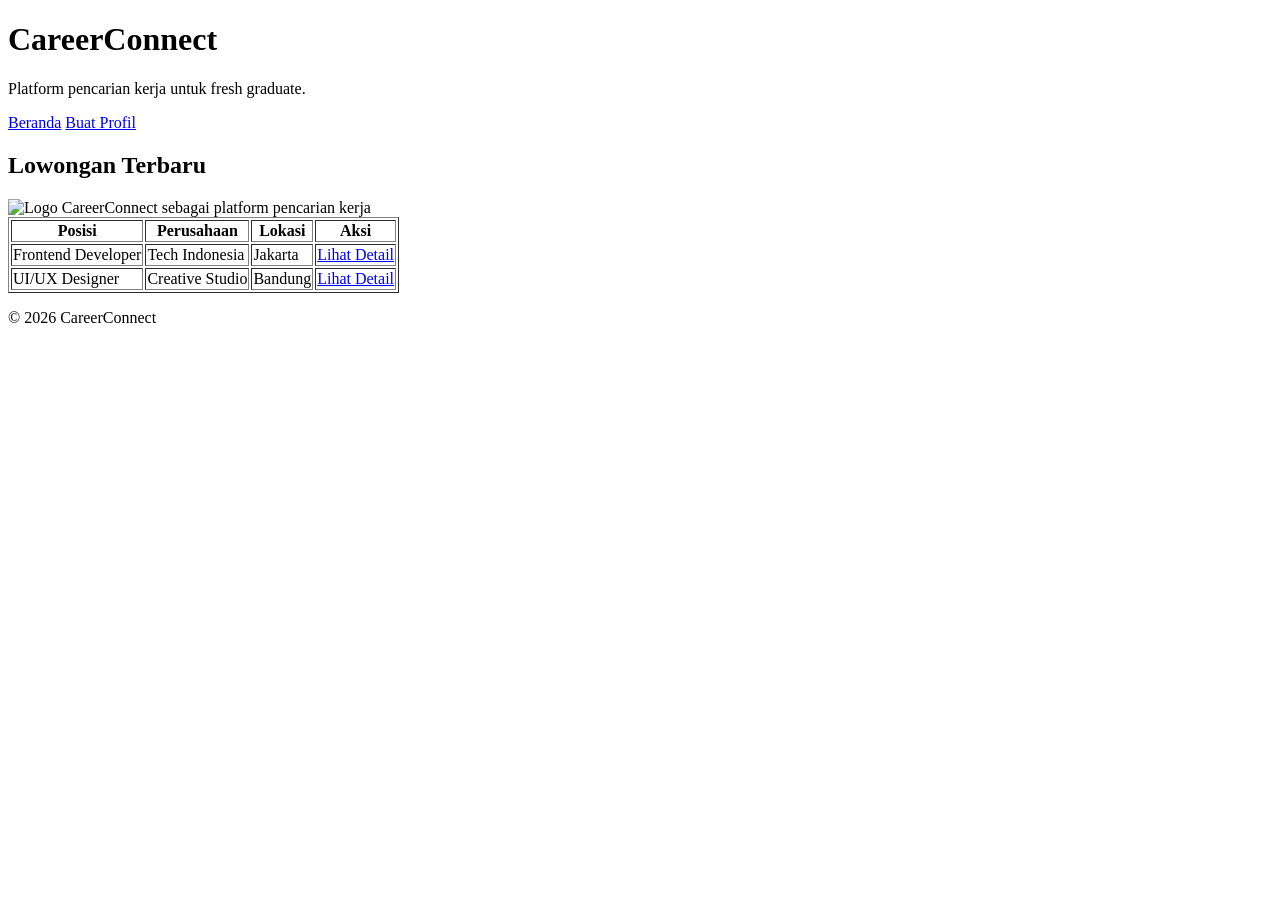
==== index.html @ 3e00ec8a "menambahkan detail" ====
<!doctype html>
<html lang="en">
  <head>
    <meta charset="UTF-8" />
    <meta name="viewport" content="width=device-width, initial-scale=1.0" />
    <title>CareerConnect</title>
  </head>
  <body>
    <header>
      <h1>CareerConnect</h1>
      <p>Platform pencarian kerja untuk fresh graduate.</p>

      <nav>
        <a href="index.html">Beranda</a>
        <a href="form.html">Buat Profil</a>
      </nav>
    </header>

    <main>
      <section>
        <h2>Lowongan Terbaru</h2>

        <img
          src="assets/images/logo.png"
          alt="Logo CareerConnect sebagai platform pencarian kerja"
        />

        <table border="1">
          <thead>
            <tr>
              <th>Posisi</th>
              <th>Perusahaan</th>
              <th>Lokasi</th>
              <th>Aksi</th>
            </tr>
          </thead>

          <tbody>
            <tr>
              <td>Frontend Developer</td>
              <td>Tech Indonesia</td>
              <td>Jakarta</td>
              <td>
                <a href="detail.html">Lihat Detail</a>
              </td>
            </tr>

            <tr>
              <td>UI/UX Designer</td>
              <td>Creative Studio</td>
              <td>Bandung</td>
              <td>
                <a href="detail.html">Lihat Detail</a>
              </td>
            </tr>
          </tbody>
        </table>
      </section>
    </main>
    <footer>
      <p>© 2026 CareerConnect</p>
    </footer>
  </body>
</html>
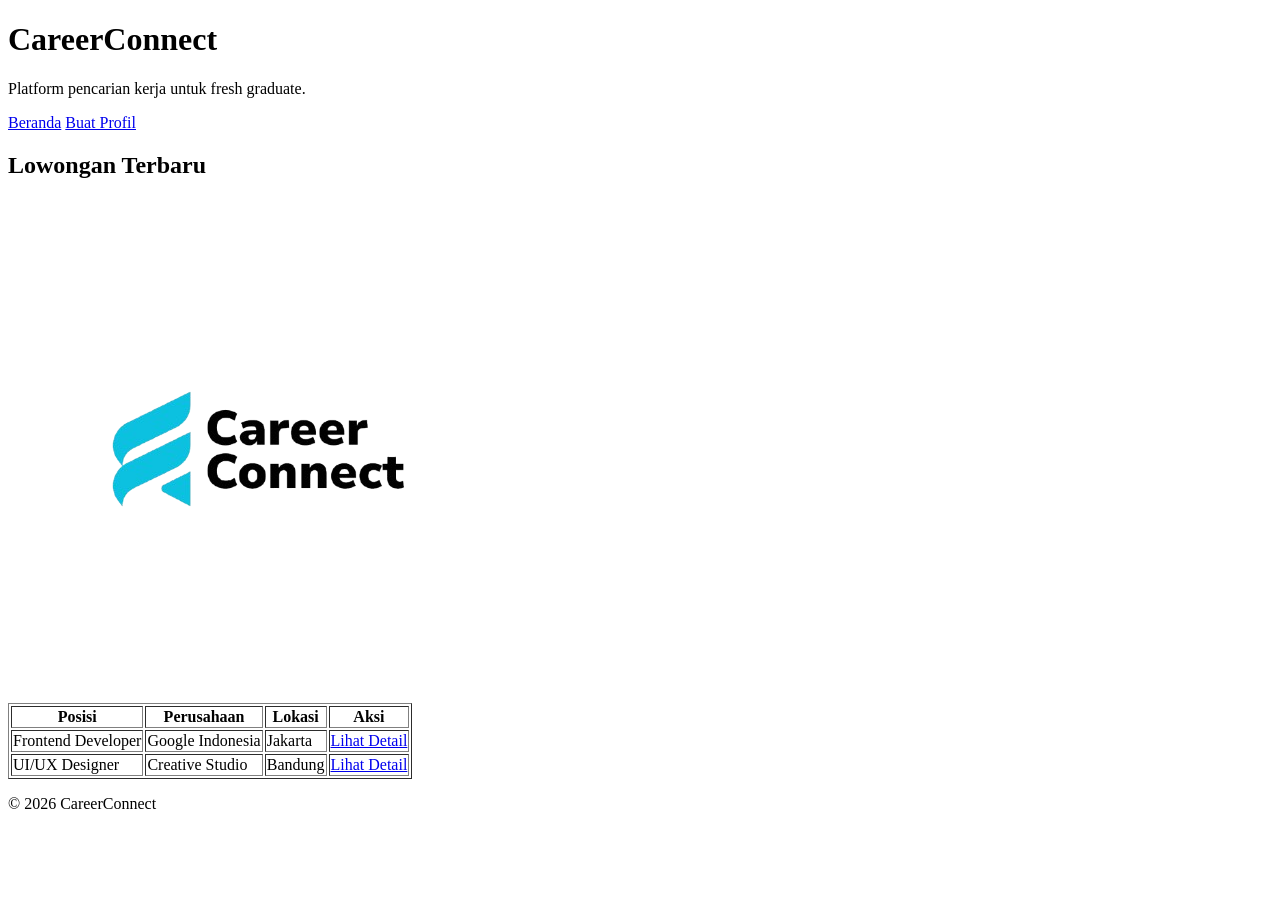
==== commit fef22c27: "nambah file css" ====
--- a/index.html
+++ b/index.html
@@ -4,6 +4,7 @@
     <meta charset="UTF-8" />
     <meta name="viewport" content="width=device-width, initial-scale=1.0" />
     <title>CareerConnect</title>
+    <link rel="stylesheet" href="style.css" />
   </head>
   <body>
     <header>
@@ -38,7 +39,7 @@
           <tbody>
             <tr>
               <td>Frontend Developer</td>
-              <td>Tech Indonesia</td>
+              <td>Google Indonesia</td>
               <td>Jakarta</td>
               <td>
                 <a href="detail.html">Lihat Detail</a>
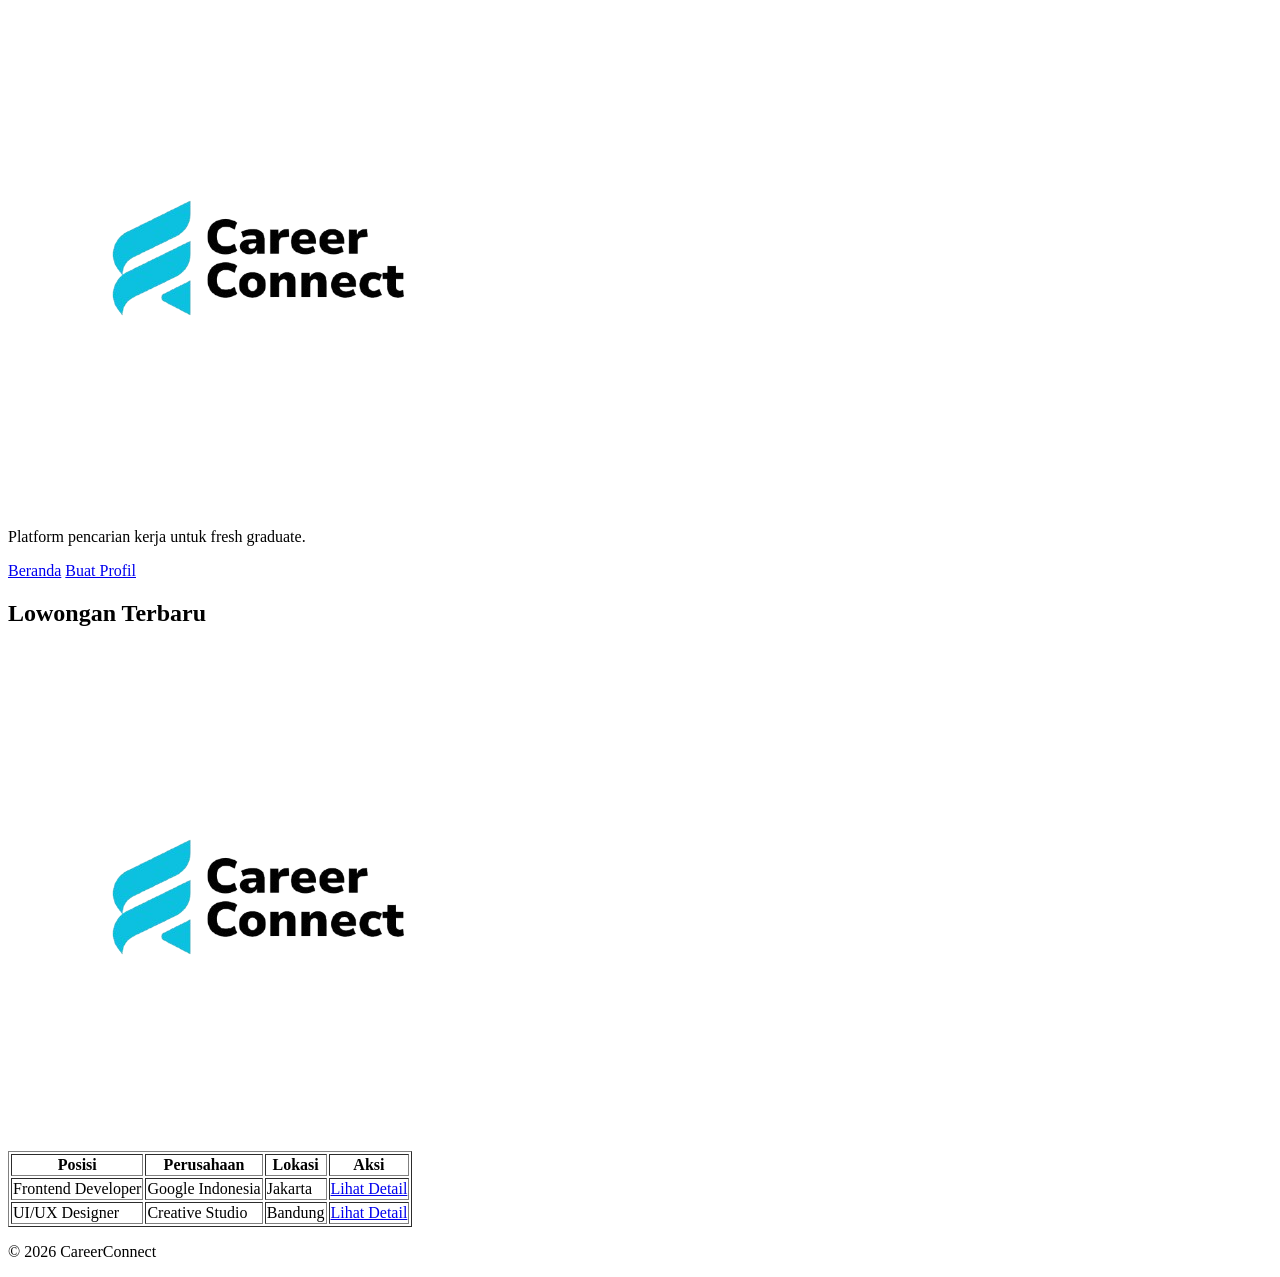
==== commit a16b372f: "ubah navbar" ====
--- a/index.html
+++ b/index.html
@@ -8,7 +8,9 @@
   </head>
   <body>
     <header>
-      <h1>CareerConnect</h1>
+      <a href="index.html" class="logo">
+        <img src="assets/images/logo.png" alt="CareerConnect" />
+      </a>
       <p>Platform pencarian kerja untuk fresh graduate.</p>
 
       <nav>
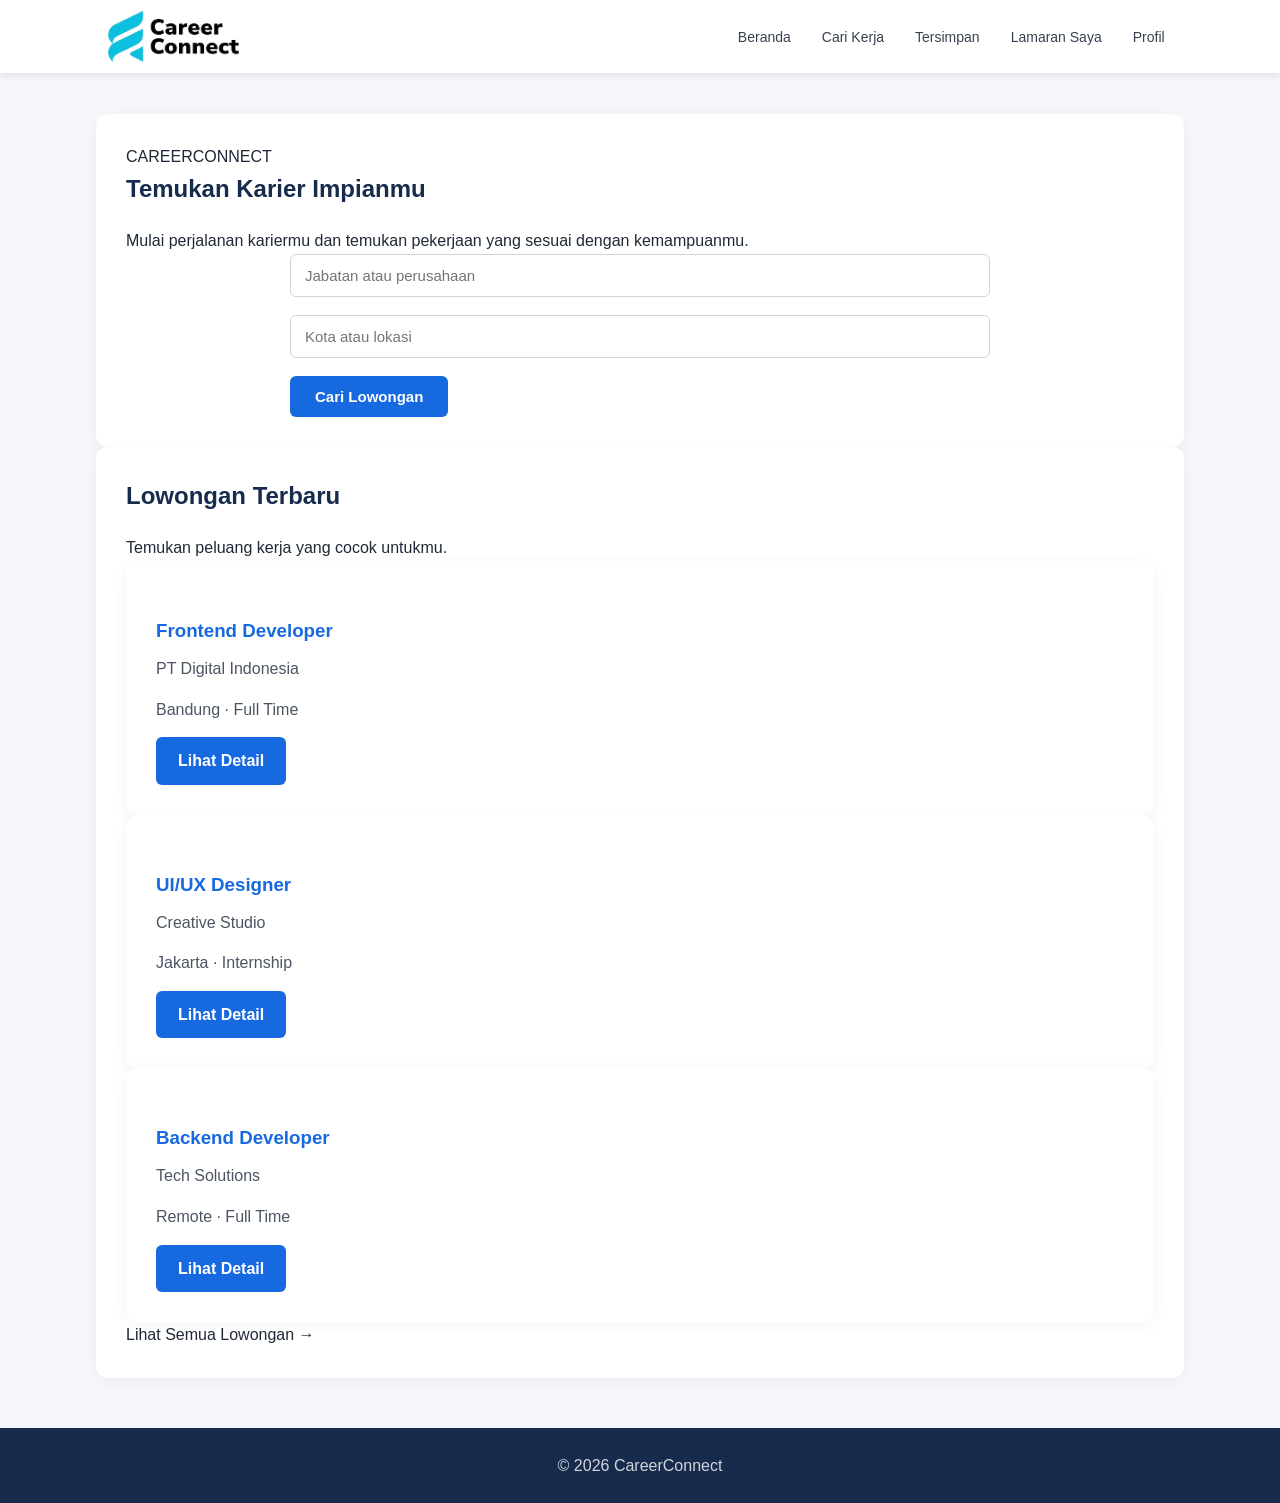
==== commit 61680cb8: "revisi index" ====
--- a/index.html
+++ b/index.html
@@ -7,57 +7,70 @@
     <link rel="stylesheet" href="style.css" />
   </head>
   <body>
-    <header>
+    <header class="site-header">
       <a href="index.html" class="logo">
         <img src="assets/images/logo.png" alt="CareerConnect" />
       </a>
-      <p>Platform pencarian kerja untuk fresh graduate.</p>
 
       <nav>
         <a href="index.html">Beranda</a>
-        <a href="form.html">Buat Profil</a>
+        <a href="jobs.html">Cari Kerja</a>
+        <a href="saved-jobs.html">Tersimpan</a>
+        <a href="applications.html">Lamaran Saya</a>
+        <a href="profile.html">Profil</a>
       </nav>
     </header>
 
     <main>
-      <section>
+      <section class="hero">
+        <div class="hero-content">
+          <span class="hero-label">CAREERCONNECT</span>
+          <h2>Temukan Karier Impianmu</h2>
+          <p>
+            Mulai perjalanan kariermu dan temukan pekerjaan yang sesuai dengan
+            kemampuanmu.
+          </p>
+
+          <form class="search-box" action="jobs.html">
+            <input
+              type="search"
+              name="keyword"
+              placeholder="Jabatan atau perusahaan"
+            />
+            <input type="text" name="location" placeholder="Kota atau lokasi" />
+            <button type="submit">Cari Lowongan</button>
+          </form>
+        </div>
+      </section>
+
+      <section class="job-section">
         <h2>Lowongan Terbaru</h2>
+        <p>Temukan peluang kerja yang cocok untukmu.</p>
 
-        <img
-          src="assets/images/logo.png"
-          alt="Logo CareerConnect sebagai platform pencarian kerja"
-        />
+        <div class="job-grid">
+          <article class="job-card">
+            <h3>Frontend Developer</h3>
+            <p class="company">PT Digital Indonesia</p>
+            <p>Bandung · Full Time</p>
+            <a href="detail.html">Lihat Detail</a>
+          </article>
 
-        <table border="1">
-          <thead>
-            <tr>
-              <th>Posisi</th>
-              <th>Perusahaan</th>
-              <th>Lokasi</th>
-              <th>Aksi</th>
-            </tr>
-          </thead>
+          <article class="job-card">
+            <h3>UI/UX Designer</h3>
+            <p class="company">Creative Studio</p>
+            <p>Jakarta · Internship</p>
+            <a href="detail.html">Lihat Detail</a>
+          </article>
 
-          <tbody>
-            <tr>
-              <td>Frontend Developer</td>
-              <td>Google Indonesia</td>
-              <td>Jakarta</td>
-              <td>
-                <a href="detail.html">Lihat Detail</a>
-              </td>
-            </tr>
+          <article class="job-card">
+            <h3>Backend Developer</h3>
+            <p class="company">Tech Solutions</p>
+            <p>Remote · Full Time</p>
+            <a href="detail.html">Lihat Detail</a>
+          </article>
+        </div>
 
-            <tr>
-              <td>UI/UX Designer</td>
-              <td>Creative Studio</td>
-              <td>Bandung</td>
-              <td>
-                <a href="detail.html">Lihat Detail</a>
-              </td>
-            </tr>
-          </tbody>
-        </table>
+        <a href="jobs.html" class="all-jobs"> Lihat Semua Lowongan → </a>
       </section>
     </main>
     <footer>
--- a/style.css
+++ b/style.css
@@ -0,0 +1,300 @@
+* {
+  margin: 0;
+  padding: 0;
+  box-sizing: border-box;
+}
+
+body {
+  font-family: Arial, Helvetica, sans-serif;
+  background-color: #f5f7fb;
+  color: #1f2937;
+  line-height: 1.6;
+}
+
+a {
+  text-decoration: none;
+  color: inherit;
+}
+
+header {
+  position: sticky;
+  top: 0;
+  z-index: 1000;
+
+  background-color: white;
+  padding: 10px 8%;
+
+  display: flex;
+  align-items: center;
+  justify-content: space-between;
+
+  border-bottom: 1px solid #e5e7eb;
+  box-shadow: 0 2px 8px rgba(0, 0, 0, 0.08);
+}
+
+.logo {
+  display: flex;
+  align-items: center;
+}
+
+.logo img {
+  width: 145px;
+  height: auto;
+  display: block;
+}
+
+header p {
+  display: none;
+}
+
+nav {
+  display: flex;
+  align-items: center;
+  gap: 5px;
+  margin: 0;
+}
+
+nav a {
+  background-color: transparent;
+  color: #374151;
+  padding: 7px 13px;
+  border-radius: 6px;
+  font-size: 14px;
+  font-weight: 500;
+  transition: 0.2s;
+}
+
+nav a:hover {
+  background-color: #eef5ff;
+  color: #1769e0;
+}
+
+main {
+  width: 85%;
+  max-width: 1100px;
+  margin: 40px auto;
+}
+
+section,
+article {
+  background-color: white;
+  border-radius: 12px;
+  padding: 30px;
+  box-shadow: 0 3px 15px rgba(0, 0, 0, 0.05);
+}
+
+h2 {
+  color: #172b4d;
+  margin-bottom: 20px;
+  font-size: 24px;
+}
+
+h3 {
+  color: #1769e0;
+  margin-top: 25px;
+  margin-bottom: 10px;
+}
+
+section img {
+  display: block;
+  width: 120px;
+  height: auto;
+  margin: 0 auto 25px;
+}
+
+article img {
+  display: block;
+  width: 100px;
+  height: 100px;
+  object-fit: contain;
+  margin: 10px 0 20px;
+}
+
+table {
+  width: 100%;
+  border-collapse: collapse;
+  margin-top: 20px;
+  background-color: white;
+  border: 1px solid #e5e7eb;
+  border-radius: 8px;
+  overflow: hidden;
+}
+
+th {
+  background-color: #1769e0;
+  color: white;
+  padding: 14px;
+  text-align: left;
+  font-size: 14px;
+}
+
+td {
+  padding: 14px;
+  border-bottom: 1px solid #e5e7eb;
+  font-size: 14px;
+}
+
+tbody tr:hover {
+  background-color: #f5f9ff;
+}
+
+td a {
+  color: #1769e0;
+  font-weight: bold;
+}
+
+td a:hover {
+  text-decoration: underline;
+}
+
+/* detail lowongan */
+
+article h2 {
+  font-size: 30px;
+  margin-bottom: 15px;
+}
+
+article p {
+  margin-bottom: 15px;
+  color: #4b5563;
+}
+
+article ul {
+  margin: 10px 0 25px 20px;
+}
+
+article li {
+  margin-bottom: 8px;
+}
+
+article a {
+  display: inline-block;
+  background-color: #1769e0;
+  color: white;
+  padding: 11px 22px;
+  border-radius: 6px;
+  font-weight: bold;
+  transition: 0.2s;
+}
+
+article a:hover {
+  background-color: #0f55bd;
+  transform: translateY(-1px);
+}
+
+/* form lowongan */
+
+form {
+  max-width: 700px;
+  margin: 0 auto;
+}
+
+form label {
+  display: block;
+  margin-bottom: 7px;
+  font-weight: bold;
+  color: #374151;
+}
+
+form input,
+form select,
+form textarea {
+  width: 100%;
+  padding: 12px 14px;
+  border: 1px solid #d1d5db;
+  border-radius: 6px;
+  font-family: inherit;
+  font-size: 15px;
+  margin-bottom: 18px;
+  background-color: #fff;
+  transition: 0.2s;
+}
+
+form input:focus,
+form select:focus,
+form textarea:focus {
+  outline: none;
+  border-color: #1769e0;
+  box-shadow: 0 0 0 3px rgba(23, 105, 224, 0.12);
+}
+
+form textarea {
+  min-height: 120px;
+  resize: vertical;
+}
+
+form input[type="file"] {
+  padding: 10px;
+  background-color: #f9fafb;
+}
+
+button {
+  border: none;
+  background-color: #1769e0;
+  color: white;
+  padding: 12px 25px;
+  border-radius: 6px;
+  font-size: 15px;
+  font-weight: bold;
+  cursor: pointer;
+  transition: 0.2s;
+}
+
+button:hover {
+  background-color: #0f55bd;
+}
+
+footer {
+  text-align: center;
+  padding: 25px;
+  margin-top: 50px;
+  background-color: #172b4d;
+  color: #d1d5db;
+}
+
+/* 
+media query */
+
+@media (max-width: 768px) {
+  header {
+    padding: 10px 5%;
+    flex-direction: column;
+    gap: 8px;
+  }
+
+  header h1 {
+    font-size: 20px;
+  }
+
+  nav {
+    width: 100%;
+    justify-content: center;
+    flex-wrap: wrap;
+  }
+
+  nav a {
+    font-size: 13px;
+    padding: 6px 10px;
+  }
+
+  main {
+    width: 92%;
+    margin: 25px auto;
+  }
+
+  section,
+  article {
+    padding: 20px;
+  }
+
+  table {
+    font-size: 14px;
+    display: block;
+    overflow-x: auto;
+  }
+
+  th,
+  td {
+    padding: 10px;
+  }
+}
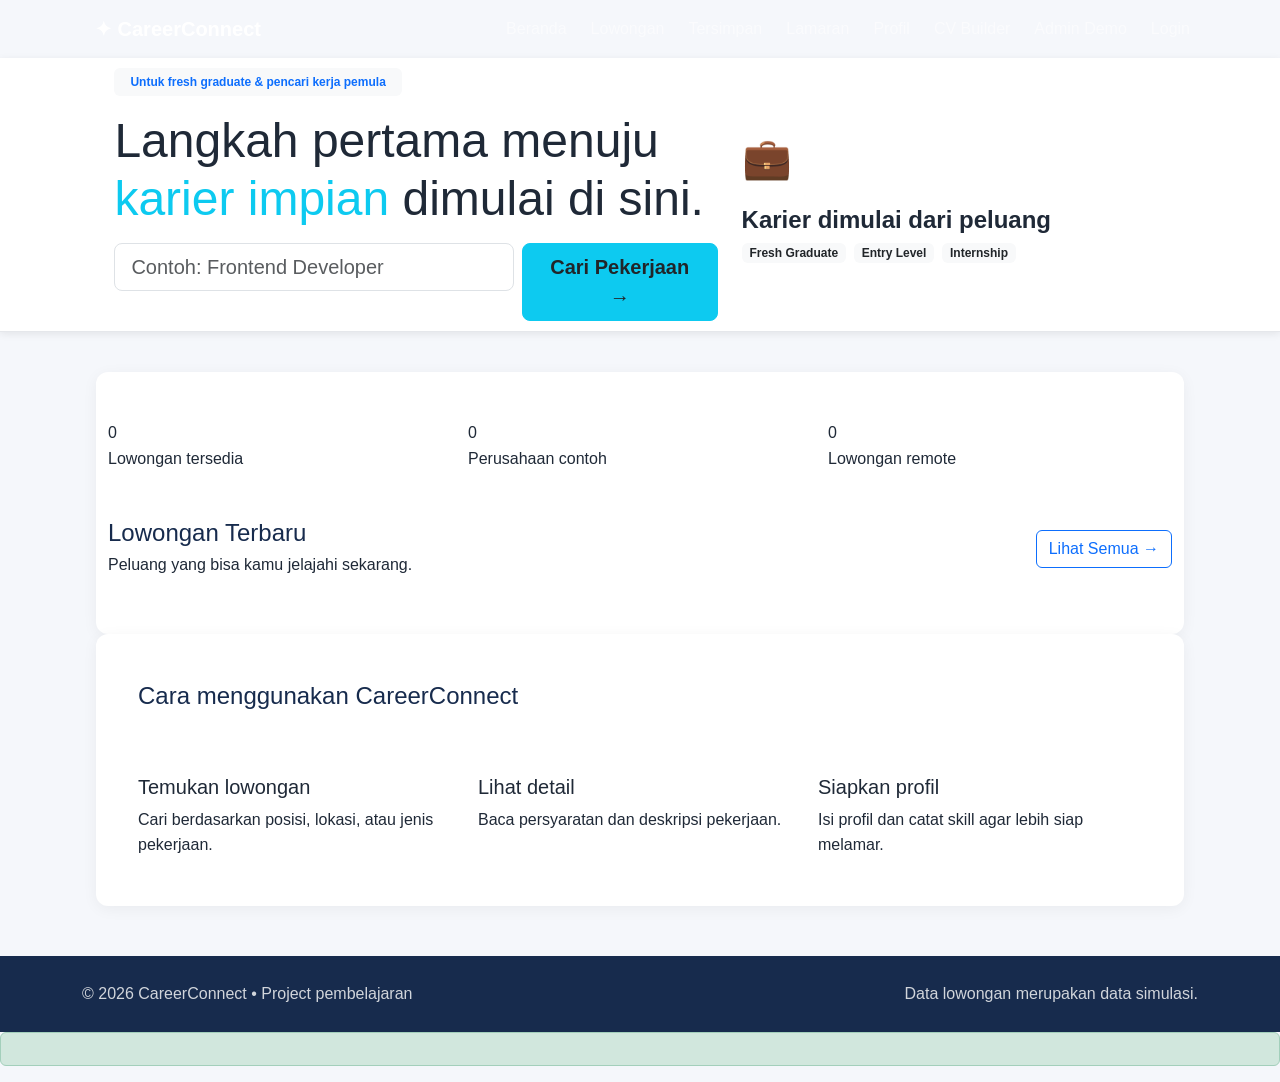
==== commit 004ca286: "add new property inde" ====
--- a/index.html
+++ b/index.html
@@ -1,80 +1,194 @@
 <!doctype html>
-<html lang="en">
+<html lang="id">
   <head>
-    <meta charset="UTF-8" />
-    <meta name="viewport" content="width=device-width, initial-scale=1.0" />
-    <title>CareerConnect</title>
-    <link rel="stylesheet" href="style.css" />
+    <meta charset="utf-8" />
+    <meta name="viewport" content="width=device-width,initial-scale=1" />
+    <title>CareerConnect — Temukan Karier Pertamamu</title>
+    <meta
+      name="description"
+      content="CareerConnect membantu fresh graduate mencari pekerjaan sesuai keahlian dan minat."
+    />
+    <link
+      href="https://cdn.jsdelivr.net/npm/bootstrap@5.3.3/dist/css/bootstrap.min.css"
+      rel="stylesheet"
+    />
+    <link href="style.css" rel="stylesheet" />
   </head>
-  <body>
-    <header class="site-header">
-      <a href="index.html" class="logo">
-        <img src="assets/images/logo.png" alt="CareerConnect" />
-      </a>
-
-      <nav>
-        <a href="index.html">Beranda</a>
-        <a href="jobs.html">Cari Kerja</a>
-        <a href="saved-jobs.html">Tersimpan</a>
-        <a href="applications.html">Lamaran Saya</a>
-        <a href="profile.html">Profil</a>
-      </nav>
+  <body data-page="home">
+    <nav class="navbar navbar-expand-lg navbar-dark bg-navy sticky-top">
+      <div class="container">
+        <a class="navbar-brand fw-bold" href="index.html">✦ CareerConnect</a
+        ><button
+          class="navbar-toggler"
+          type="button"
+          data-bs-toggle="collapse"
+          data-bs-target="#mainNav"
+          aria-label="Buka menu"
+        >
+          <span class="navbar-toggler-icon"></span>
+        </button>
+        <div class="collapse navbar-collapse" id="mainNav">
+          <ul class="navbar-nav ms-auto gap-lg-2">
+            <li class="nav-item">
+              <a class="nav-link" href="index.html">Beranda</a>
+            </li>
+            <li class="nav-item">
+              <a class="nav-link" href="jobs.html">Lowongan</a>
+            </li>
+            <li class="nav-item">
+              <a class="nav-link" href="saved-jobs.html">Tersimpan</a>
+            </li>
+            <li class="nav-item">
+              <a class="nav-link" href="applications.html">Lamaran</a>
+            </li>
+            <li class="nav-item">
+              <a class="nav-link" href="profile.html">Profil</a>
+            </li>
+            <li class="nav-item">
+              <a class="nav-link" href="cv-builder.html">CV Builder</a>
+            </li>
+            <li class="nav-item">
+              <a class="nav-link" href="admin.html">Admin Demo</a>
+            </li>
+            <li class="nav-item">
+              <a class="nav-link" href="login.html">Login</a>
+            </li>
+          </ul>
+        </div>
+      </div>
+    </nav>
+    <header class="hero">
+      <div class="container">
+        <div class="row align-items-center g-4">
+          <div class="col-lg-7">
+            <span class="badge bg-light text-primary mb-3 px-3 py-2"
+              >Untuk fresh graduate & pencari kerja pemula</span
+            >
+            <h1 class="display-5 mb-3">
+              Langkah pertama menuju
+              <span class="text-info">karier impian</span> dimulai di sini.
+            </h1>
+            <p class="lead opacity-75 mb-4">
+              Temukan lowongan yang cocok dengan skill, minat, dan lokasi
+              pilihanmu.
+            </p>
+            <form id="heroSearch" class="row g-2">
+              <div class="col-sm-8">
+                <label class="visually-hidden" for="homeQuery"
+                  >Cari pekerjaan</label
+                ><input
+                  class="form-control form-control-lg"
+                  id="homeQuery"
+                  placeholder="Contoh: Frontend Developer"
+                  required
+                />
+              </div>
+              <div class="col-sm-4 d-grid">
+                <button
+                  class="btn btn-info btn-lg text-dark fw-semibold"
+                  type="submit"
+                >
+                  Cari Pekerjaan →
+                </button>
+              </div>
+            </form>
+          </div>
+          <div class="col-lg-5">
+            <div class="hero-blob">
+              <div class="fs-1 mb-3" aria-hidden="true">💼</div>
+              <h2 class="h4 fw-bold">Karier dimulai dari peluang</h2>
+              <p class="mb-3 opacity-75">
+                Lowongan entry-level, magang, dan pekerjaan pertama untuk kamu.
+              </p>
+              <div class="d-flex gap-2 flex-wrap">
+                <span class="badge bg-light text-dark">Fresh Graduate</span
+                ><span class="badge bg-light text-dark">Entry Level</span
+                ><span class="badge bg-light text-dark">Internship</span>
+              </div>
+            </div>
+          </div>
+        </div>
+      </div>
     </header>
-
     <main>
-      <section class="hero">
-        <div class="hero-content">
-          <span class="hero-label">CAREERCONNECT</span>
-          <h2>Temukan Karier Impianmu</h2>
-          <p>
-            Mulai perjalanan kariermu dan temukan pekerjaan yang sesuai dengan
-            kemampuanmu.
-          </p>
-
-          <form class="search-box" action="jobs.html">
-            <input
-              type="search"
-              name="keyword"
-              placeholder="Jabatan atau perusahaan"
-            />
-            <input type="text" name="location" placeholder="Kota atau lokasi" />
-            <button type="submit">Cari Lowongan</button>
-          </form>
+      <section class="container py-5">
+        <div class="row g-3 mb-5">
+          <div class="col-sm-4">
+            <div class="stat-card">
+              <div class="stat-number" id="statJobs">0</div>
+              <div class="text-muted-custom">Lowongan tersedia</div>
+            </div>
+          </div>
+          <div class="col-sm-4">
+            <div class="stat-card">
+              <div class="stat-number" id="statCompanies">0</div>
+              <div class="text-muted-custom">Perusahaan contoh</div>
+            </div>
+          </div>
+          <div class="col-sm-4">
+            <div class="stat-card">
+              <div class="stat-number" id="statRemote">0</div>
+              <div class="text-muted-custom">Lowongan remote</div>
+            </div>
+          </div>
+        </div>
+        <div
+          class="d-flex justify-content-between align-items-center flex-wrap gap-2 mb-4"
+        >
+          <div>
+            <h2 class="section-title mb-1">Lowongan Terbaru</h2>
+            <p class="text-muted-custom mb-0">
+              Peluang yang bisa kamu jelajahi sekarang.
+            </p>
+          </div>
+          <a href="jobs.html" class="btn btn-outline-primary">Lihat Semua →</a>
+        </div>
+        <div id="featuredJobs" class="row g-3" aria-live="polite"></div>
+      </section>
+      <section class="bg-white py-5">
+        <div class="container">
+          <h2 class="section-title mb-4">Cara menggunakan CareerConnect</h2>
+          <div class="row g-3">
+            <div class="col-md-4">
+              <div class="stat-card h-100">
+                <span class="badge badge-soft mb-3">01</span>
+                <h3 class="h5">Temukan lowongan</h3>
+                <p class="mb-0 text-muted-custom">
+                  Cari berdasarkan posisi, lokasi, atau jenis pekerjaan.
+                </p>
+              </div>
+            </div>
+            <div class="col-md-4">
+              <div class="stat-card h-100">
+                <span class="badge badge-soft mb-3">02</span>
+                <h3 class="h5">Lihat detail</h3>
+                <p class="mb-0 text-muted-custom">
+                  Baca persyaratan dan deskripsi pekerjaan.
+                </p>
+              </div>
+            </div>
+            <div class="col-md-4">
+              <div class="stat-card h-100">
+                <span class="badge badge-soft mb-3">03</span>
+                <h3 class="h5">Siapkan profil</h3>
+                <p class="mb-0 text-muted-custom">
+                  Isi profil dan catat skill agar lebih siap melamar.
+                </p>
+              </div>
+            </div>
+          </div>
         </div>
       </section>
-
-      <section class="job-section">
-        <h2>Lowongan Terbaru</h2>
-        <p>Temukan peluang kerja yang cocok untukmu.</p>
-
-        <div class="job-grid">
-          <article class="job-card">
-            <h3>Frontend Developer</h3>
-            <p class="company">PT Digital Indonesia</p>
-            <p>Bandung · Full Time</p>
-            <a href="detail.html">Lihat Detail</a>
-          </article>
-
-          <article class="job-card">
-            <h3>UI/UX Designer</h3>
-            <p class="company">Creative Studio</p>
-            <p>Jakarta · Internship</p>
-            <a href="detail.html">Lihat Detail</a>
-          </article>
-
-          <article class="job-card">
-            <h3>Backend Developer</h3>
-            <p class="company">Tech Solutions</p>
-            <p>Remote · Full Time</p>
-            <a href="detail.html">Lihat Detail</a>
-          </article>
-        </div>
-
-        <a href="jobs.html" class="all-jobs"> Lihat Semua Lowongan → </a>
-      </section>
     </main>
-    <footer>
-      <p>© 2026 CareerConnect</p>
+    <footer class="footer">
+      <div class="container d-flex justify-content-between flex-wrap gap-2">
+        <span>© 2026 CareerConnect • Project pembelajaran</span
+        ><span>Data lowongan merupakan data simulasi.</span>
+      </div>
     </footer>
+    <div id="toastNotice" class="alert alert-success" role="status"></div>
+    <script src="https://code.jquery.com/jquery-3.7.1.min.js"></script>
+    <script src="https://cdn.jsdelivr.net/npm/bootstrap@5.3.3/dist/js/bootstrap.bundle.min.js"></script>
+    <script src="script.js"></script>
   </body>
 </html>
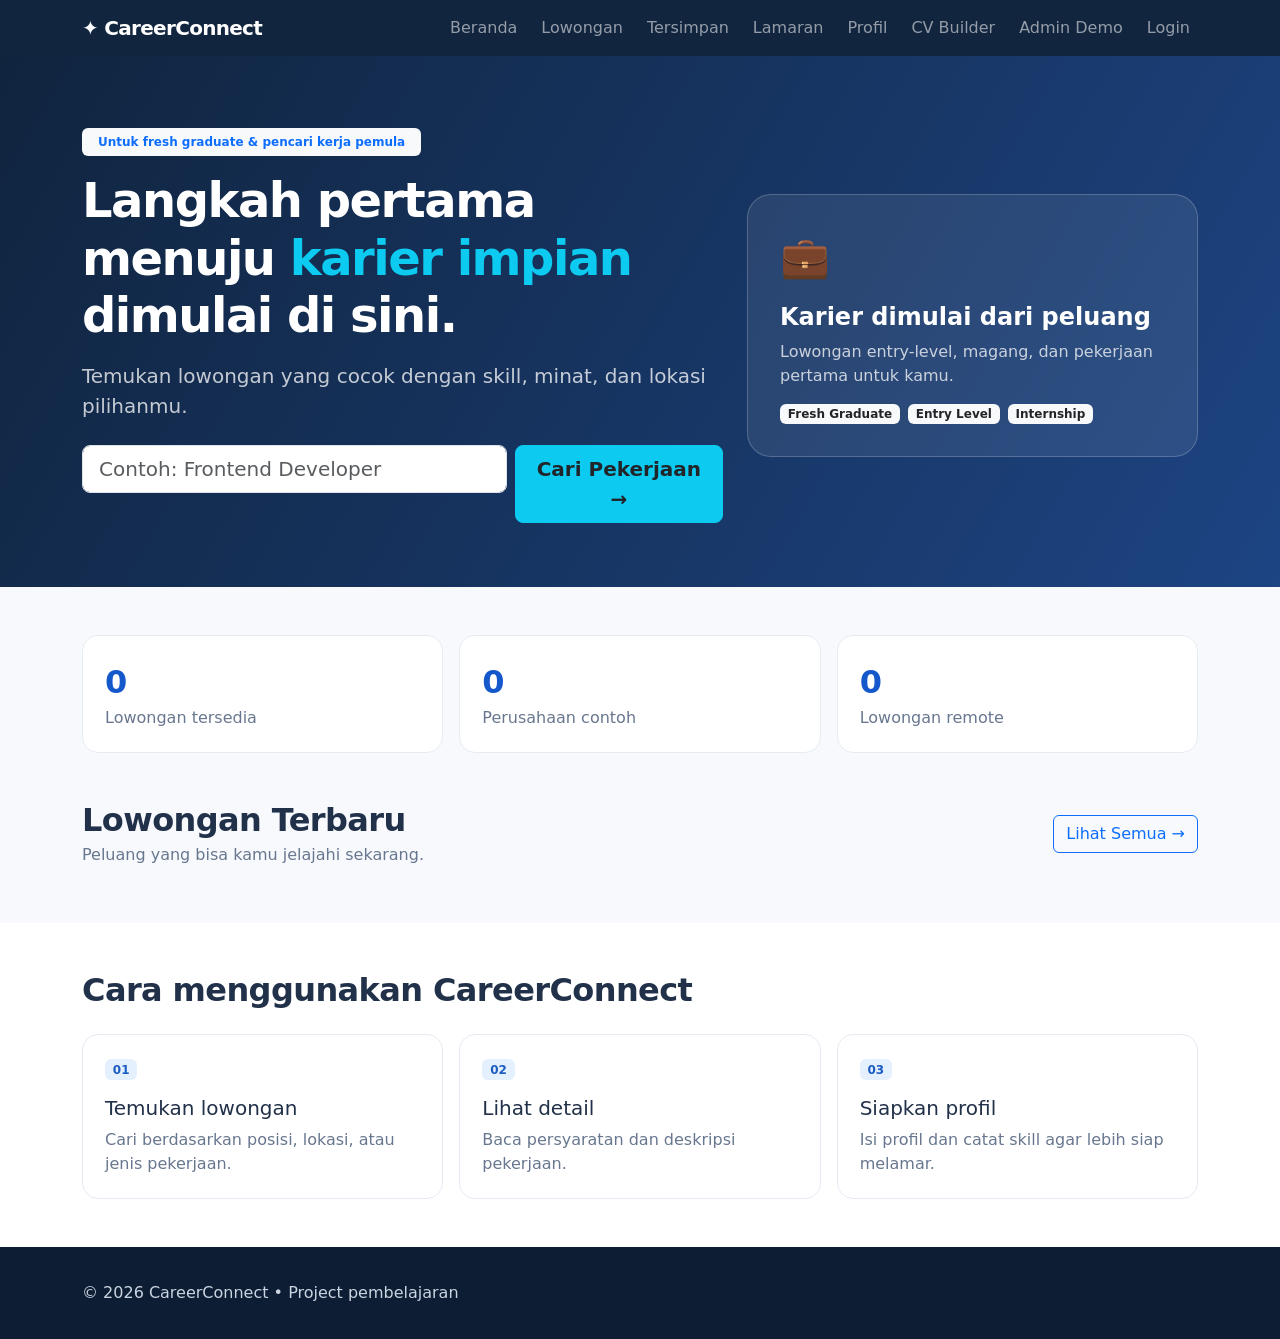
==== commit dfce93d8: "benerin form.html" ====
--- a/index.html
+++ b/index.html
@@ -182,8 +182,7 @@
     </main>
     <footer class="footer">
       <div class="container d-flex justify-content-between flex-wrap gap-2">
-        <span>© 2026 CareerConnect • Project pembelajaran</span
-        ><span>Data lowongan merupakan data simulasi.</span>
+        <span>© 2026 CareerConnect • Project pembelajaran</span>
       </div>
     </footer>
     <div id="toastNotice" class="alert alert-success" role="status"></div>
--- a/style.css
+++ b/style.css
@@ -1,300 +1,187 @@
+:root {
+  --navy: #12253f;
+  --blue: #2563eb;
+  --light: #f5f8ff;
+  --ink: #22314a;
+}
 * {
-  margin: 0;
-  padding: 0;
   box-sizing: border-box;
 }
-
 body {
-  font-family: Arial, Helvetica, sans-serif;
-  background-color: #f5f7fb;
-  color: #1f2937;
-  line-height: 1.6;
+  font-family:
+    system-ui,
+    -apple-system,
+    Segoe UI,
+    sans-serif;
+  background: #f7f9fd;
+  color: var(--ink);
+}
+.navbar-brand {
+  letter-spacing: -0.7px;
+}
+.bg-navy {
+  background: var(--navy) !important;
+}
+.hero {
+  background: linear-gradient(120deg, #10243e, #1d4483);
+  color: white;
+  padding: 72px 0 64px;
+}
+.hero h1 {
+  font-weight: 800;
+  letter-spacing: -1.5px;
+}
+.hero-blob {
+  background: rgba(255, 255, 255, 0.08);
+  border: 1px solid rgba(255, 255, 255, 0.2);
+  border-radius: 24px;
+  padding: 32px;
+}
+.badge-soft {
+  background: #e5f0ff;
+  color: #1c5dc2;
+}
+.section-title {
+  font-weight: 750;
+  letter-spacing: -0.6px;
+}
+.job-card {
+  background: white;
+  border: 1px solid #e6ebf3;
+  border-radius: 16px;
+  padding: 22px;
+  height: 100%;
+  transition:
+    transform 0.2s,
+    box-shadow 0.2s;
+}
+.job-card:hover {
+  transform: translateY(-3px);
+  box-shadow: 0 12px 30px rgba(13, 40, 80, 0.08);
+}
+.company-mark {
+  height: 44px;
+  width: 44px;
+  border-radius: 12px;
+  background: #e9f0ff;
+  display: grid;
+  place-items: center;
+  font-size: 22px;
+}
+.text-muted-custom {
+  color: #68778f;
+}
+.stat-card {
+  border: 1px solid #e6ebf3;
+  border-radius: 16px;
+  padding: 22px;
+  background: #fff;
+}
+.stat-number {
+  color: #1558cb;
+  font-size: 2rem;
+  font-weight: 800;
+}
+.card-panel {
+  border: 1px solid #e3e9f3;
+  border-radius: 16px;
+  background: white;
+  padding: 24px;
+}
+.btn-primary {
+  background: #2563eb;
+  border-color: #2563eb;
+}
+.btn-primary:hover {
+  background: #174fc5;
+  border-color: #174fc5;
+}
+.footer {
+  background: #0c1d34;
+  color: #cbd5e1;
+  padding: 34px 0;
+}
+.footer a {
+  color: #dbeafe;
+}
+.form-control:focus,
+.form-select:focus {
+  border-color: #6b9eff;
+  box-shadow: 0 0 0 0.2rem rgba(37, 99, 235, 0.12);
+}
+.save-job.active {
+  background: #fef3c7 !important;
+  color: #a16207 !important;
+  border-color: #fcd34d !important;
+}
+.page-head {
+  background: #e9f1ff;
+  padding: 45px 0;
+}
+.empty-state {
+  border: 1px dashed #bfcbe0;
+  border-radius: 15px;
+  text-align: center;
+  padding: 45px 20px;
+}
+.detail-hero {
+  border-radius: 18px;
+  background: white;
+  border: 1px solid #e6ebf3;
+  padding: 30px;
+}
+#toastNotice {
+  display: none;
+  position: fixed;
+  bottom: 22px;
+  right: 22px;
+  z-index: 1080;
+  max-width: 330px;
+  box-shadow: 0 12px 35px #11263b25;
+}
+@media (max-width: 767px) {
+  .hero {
+    padding: 44px 0;
+  }
+  .hero h1 {
+    font-size: 2.3rem;
+  }
+  .card-panel {
+    padding: 18px;
+  }
+  .page-head {
+    padding: 32px 0;
+  }
+  #toastNotice {
+    right: 12px;
+    left: 12px;
+    max-width: none;
+  }
 }
 
-a {
-  text-decoration: none;
-  color: inherit;
+.auth-panel {
+  max-width: 520px;
 }
-
-header {
-  position: sticky;
-  top: 0;
-  z-index: 1000;
-
-  background-color: white;
-  padding: 10px 8%;
-
-  display: flex;
-  align-items: center;
-  justify-content: space-between;
-
-  border-bottom: 1px solid #e5e7eb;
-  box-shadow: 0 2px 8px rgba(0, 0, 0, 0.08);
+.cv-sheet {
+  min-height: 490px;
 }
-
-.logo {
-  display: flex;
-  align-items: center;
-}
-
-.logo img {
-  width: 145px;
-  height: auto;
-  display: block;
-}
-
-header p {
-  display: none;
-}
-
-nav {
-  display: flex;
-  align-items: center;
-  gap: 5px;
-  margin: 0;
-}
-
-nav a {
-  background-color: transparent;
-  color: #374151;
-  padding: 7px 13px;
-  border-radius: 6px;
-  font-size: 14px;
-  font-weight: 500;
-  transition: 0.2s;
-}
-
-nav a:hover {
-  background-color: #eef5ff;
-  color: #1769e0;
-}
-
-main {
-  width: 85%;
-  max-width: 1100px;
-  margin: 40px auto;
-}
-
-section,
-article {
-  background-color: white;
-  border-radius: 12px;
-  padding: 30px;
-  box-shadow: 0 3px 15px rgba(0, 0, 0, 0.05);
-}
-
-h2 {
-  color: #172b4d;
-  margin-bottom: 20px;
-  font-size: 24px;
-}
-
-h3 {
-  color: #1769e0;
-  margin-top: 25px;
-  margin-bottom: 10px;
-}
-
-section img {
-  display: block;
-  width: 120px;
-  height: auto;
-  margin: 0 auto 25px;
-}
-
-article img {
-  display: block;
-  width: 100px;
-  height: 100px;
-  object-fit: contain;
-  margin: 10px 0 20px;
-}
-
-table {
-  width: 100%;
-  border-collapse: collapse;
-  margin-top: 20px;
-  background-color: white;
-  border: 1px solid #e5e7eb;
-  border-radius: 8px;
-  overflow: hidden;
-}
-
-th {
-  background-color: #1769e0;
-  color: white;
-  padding: 14px;
-  text-align: left;
-  font-size: 14px;
-}
-
-td {
-  padding: 14px;
-  border-bottom: 1px solid #e5e7eb;
-  font-size: 14px;
-}
-
-tbody tr:hover {
-  background-color: #f5f9ff;
-}
-
-td a {
-  color: #1769e0;
-  font-weight: bold;
-}
-
-td a:hover {
-  text-decoration: underline;
-}
-
-/* detail lowongan */
-
-article h2 {
-  font-size: 30px;
-  margin-bottom: 15px;
-}
-
-article p {
-  margin-bottom: 15px;
-  color: #4b5563;
-}
-
-article ul {
-  margin: 10px 0 25px 20px;
-}
-
-article li {
-  margin-bottom: 8px;
-}
-
-article a {
-  display: inline-block;
-  background-color: #1769e0;
-  color: white;
-  padding: 11px 22px;
-  border-radius: 6px;
-  font-weight: bold;
-  transition: 0.2s;
-}
-
-article a:hover {
-  background-color: #0f55bd;
-  transform: translateY(-1px);
-}
-
-/* form lowongan */
-
-form {
-  max-width: 700px;
-  margin: 0 auto;
-}
-
-form label {
-  display: block;
-  margin-bottom: 7px;
-  font-weight: bold;
-  color: #374151;
-}
-
-form input,
-form select,
-form textarea {
-  width: 100%;
-  padding: 12px 14px;
-  border: 1px solid #d1d5db;
-  border-radius: 6px;
-  font-family: inherit;
-  font-size: 15px;
-  margin-bottom: 18px;
-  background-color: #fff;
-  transition: 0.2s;
-}
-
-form input:focus,
-form select:focus,
-form textarea:focus {
-  outline: none;
-  border-color: #1769e0;
-  box-shadow: 0 0 0 3px rgba(23, 105, 224, 0.12);
-}
-
-form textarea {
-  min-height: 120px;
-  resize: vertical;
-}
-
-form input[type="file"] {
-  padding: 10px;
-  background-color: #f9fafb;
-}
-
-button {
-  border: none;
-  background-color: #1769e0;
-  color: white;
-  padding: 12px 25px;
-  border-radius: 6px;
-  font-size: 15px;
-  font-weight: bold;
-  cursor: pointer;
-  transition: 0.2s;
-}
-
-button:hover {
-  background-color: #0f55bd;
-}
-
-footer {
-  text-align: center;
-  padding: 25px;
-  margin-top: 50px;
-  background-color: #172b4d;
-  color: #d1d5db;
-}
-
-/* 
-media query */
-
-@media (max-width: 768px) {
-  header {
-    padding: 10px 5%;
-    flex-direction: column;
-    gap: 8px;
+@media print {
+  nav,
+  .page-head,
+  .footer,
+  #toastNotice,
+  .col-lg-4,
+  #printCV {
+    display: none !important;
   }
-
-  header h1 {
-    font-size: 20px;
+  body {
+    background: #fff;
   }
-
-  nav {
-    width: 100%;
-    justify-content: center;
-    flex-wrap: wrap;
+  .col-lg-8 {
+    width: 100% !important;
   }
-
-  nav a {
-    font-size: 13px;
-    padding: 6px 10px;
-  }
-
-  main {
-    width: 92%;
-    margin: 25px auto;
-  }
-
-  section,
-  article {
-    padding: 20px;
-  }
-
-  table {
-    font-size: 14px;
-    display: block;
-    overflow-x: auto;
-  }
-
-  th,
-  td {
-    padding: 10px;
+  .cv-sheet {
+    border: 0;
+    box-shadow: none;
   }
 }
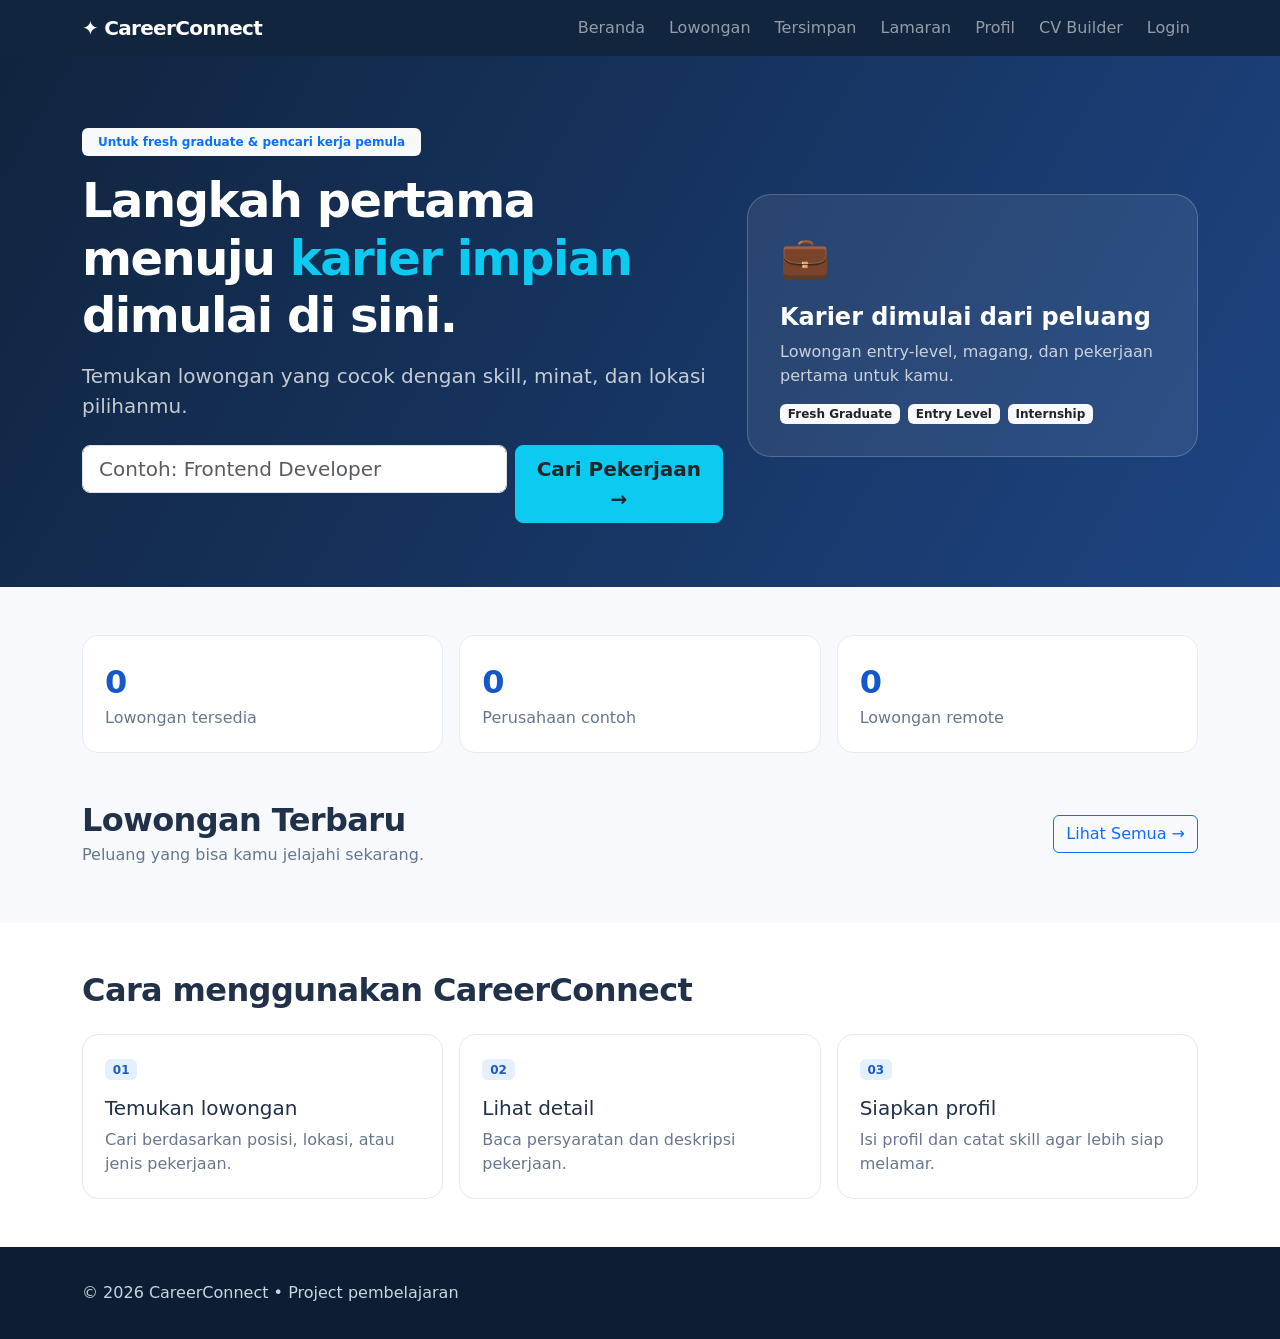
==== commit fe18f8b1: "fix something hehe" ====
--- a/index.html
+++ b/index.html
@@ -46,9 +46,6 @@
             </li>
             <li class="nav-item">
               <a class="nav-link" href="cv-builder.html">CV Builder</a>
-            </li>
-            <li class="nav-item">
-              <a class="nav-link" href="admin.html">Admin Demo</a>
             </li>
             <li class="nav-item">
               <a class="nav-link" href="login.html">Login</a>
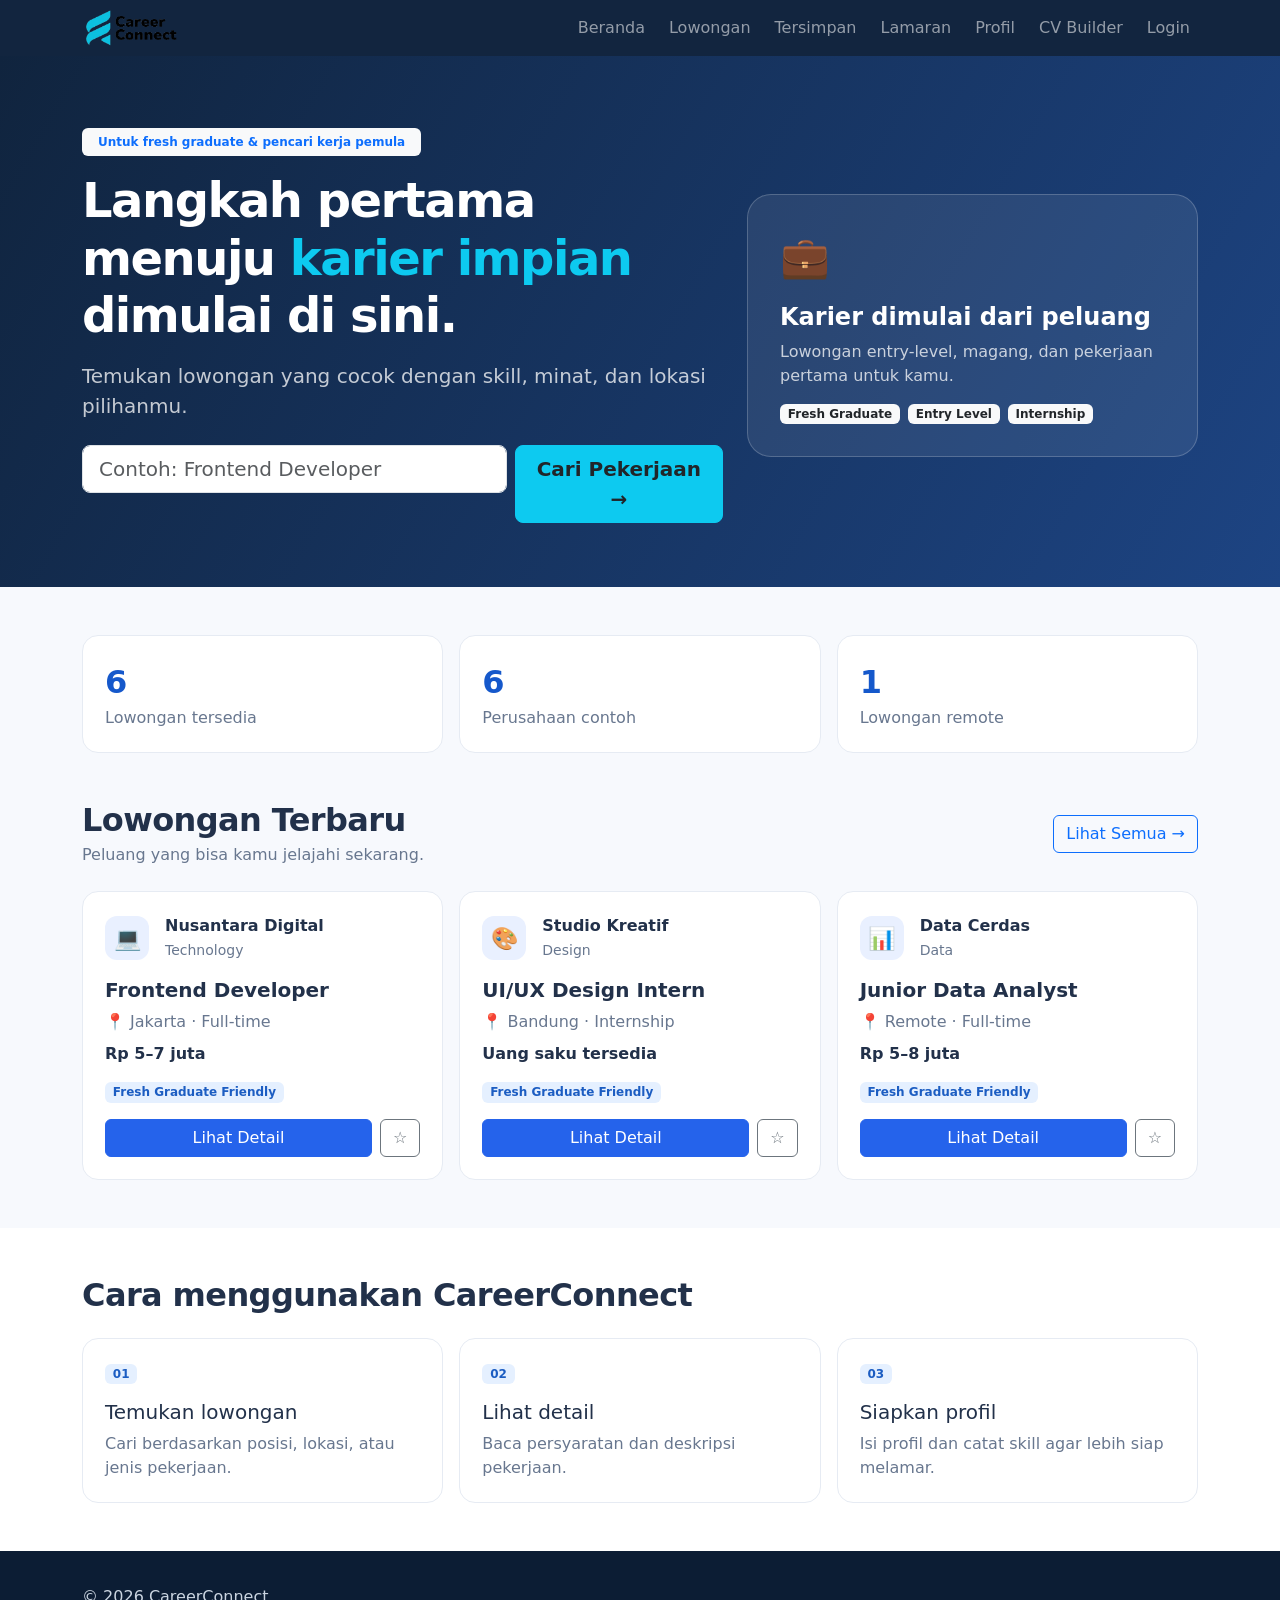
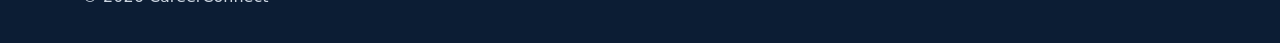
==== commit 25cd5248: "tambah file yang belum ada" ====
--- a/index.html
+++ b/index.html
@@ -17,7 +17,8 @@
   <body data-page="home">
     <nav class="navbar navbar-expand-lg navbar-dark bg-navy sticky-top">
       <div class="container">
-        <a class="navbar-brand fw-bold" href="index.html">✦ CareerConnect</a
+        <a href="index.html" class="logo">
+          <img src="assets/images/logo.png" alt="CareerConnect" /> </a
         ><button
           class="navbar-toggler"
           type="button"
@@ -179,7 +180,7 @@
     </main>
     <footer class="footer">
       <div class="container d-flex justify-content-between flex-wrap gap-2">
-        <span>© 2026 CareerConnect • Project pembelajaran</span>
+        <span>© 2026 CareerConnect</span>
       </div>
     </footer>
     <div id="toastNotice" class="alert alert-success" role="status"></div>
--- a/style.css
+++ b/style.css
@@ -21,6 +21,16 @@
 }
 .bg-navy {
   background: var(--navy) !important;
+}
+.logo {
+  display: flex;
+  align-items: center;
+}
+
+.logo img {
+  width: 100px;
+  height: auto;
+  display: block;
 }
 .hero {
   background: linear-gradient(120deg, #10243e, #1d4483);
